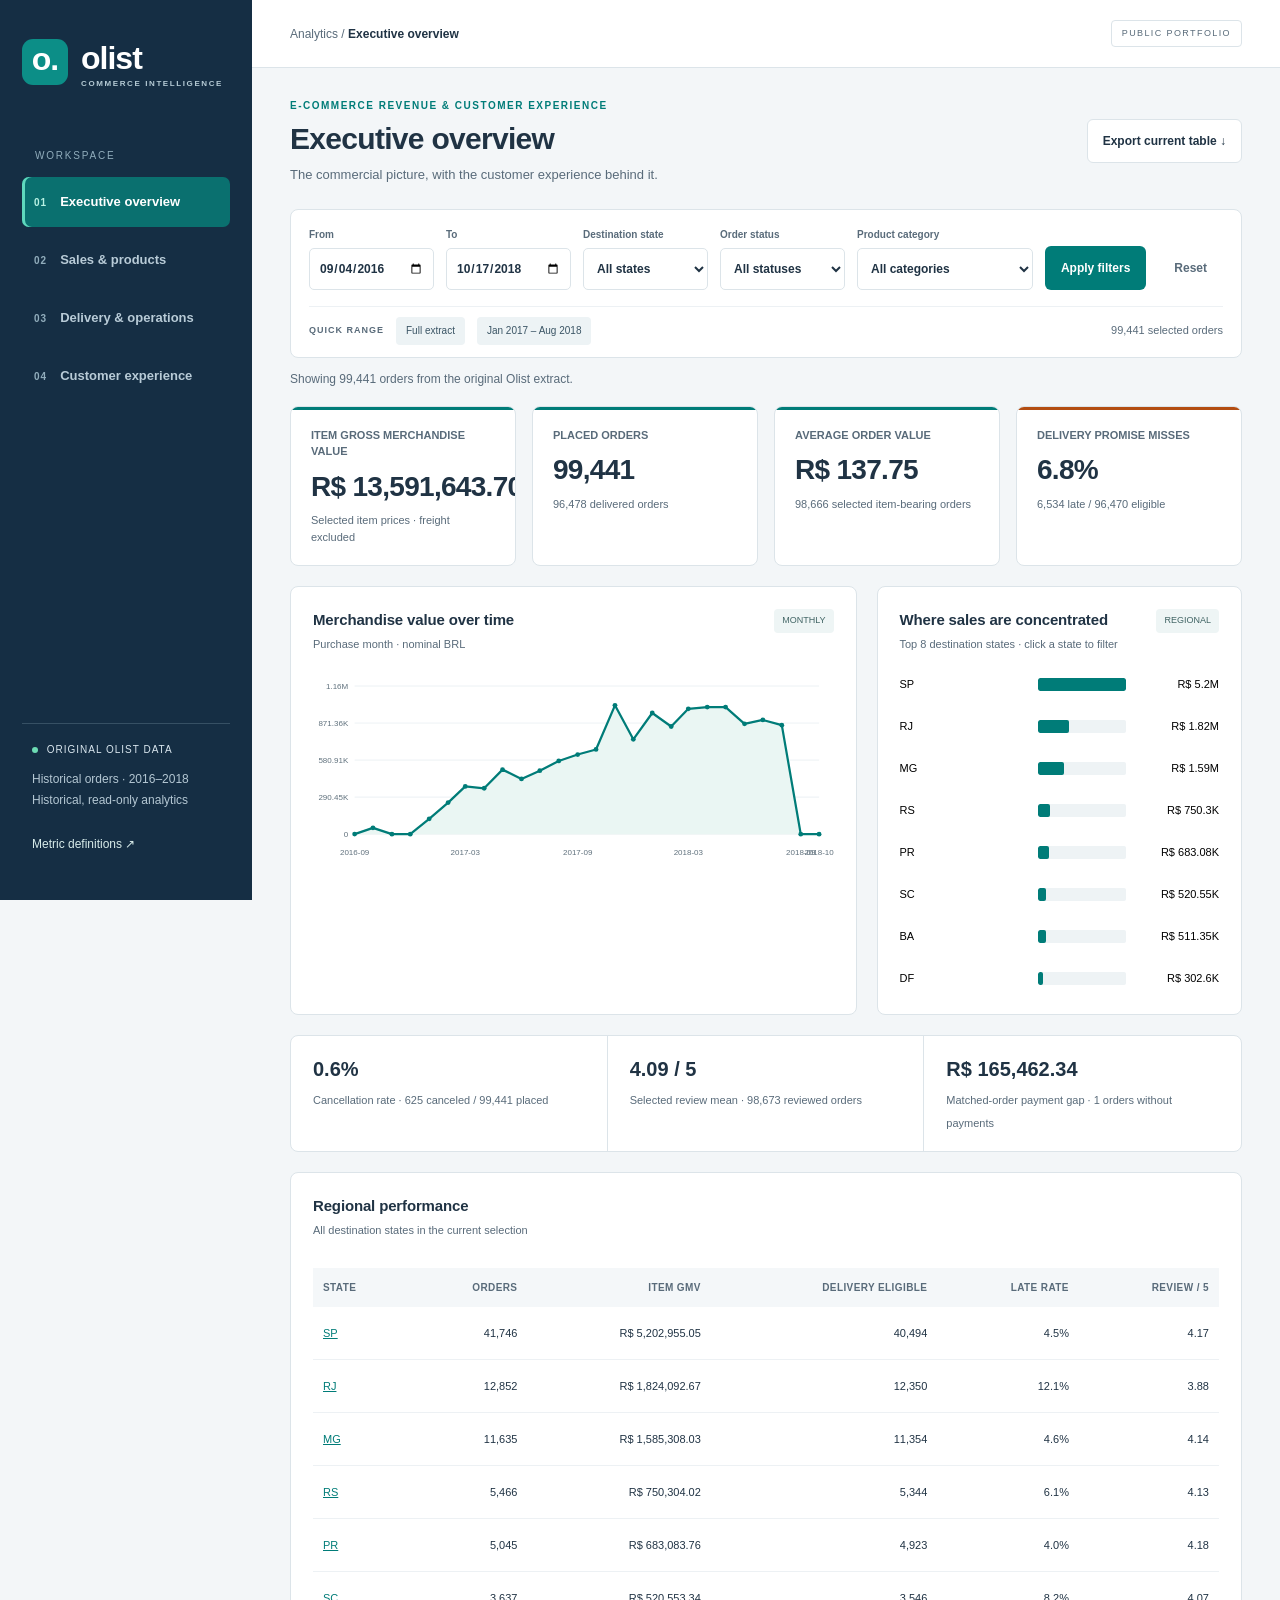
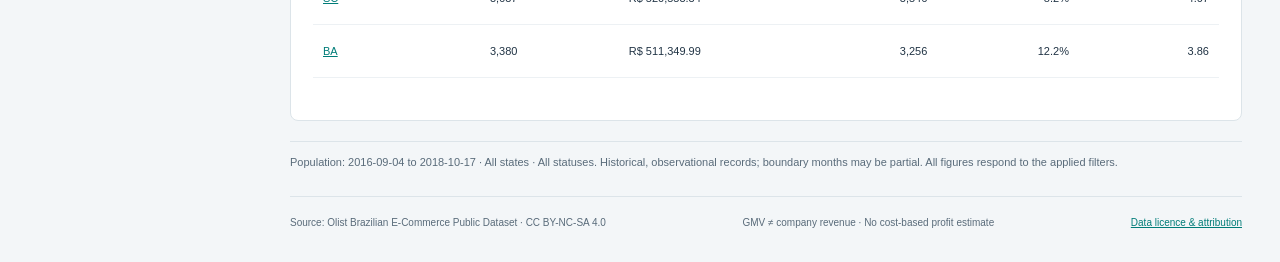
==== docs/index.html @ 49afb176 "Publish Olist analytics portfolio and interactive dashboard" ====
<!doctype html>
<html lang="en">
<head>
  <meta charset="utf-8"><meta name="viewport" content="width=device-width, initial-scale=1">
  <title>Olist | Commerce Intelligence</title>
  <meta name="description" content="Historical Olist sales, delivery and customer experience dashboard.">
  <link rel="icon" href="data:,"><link rel="stylesheet" href="styles.css">
  <script src="engine.js" defer></script>
  <script src="static-api.js" defer></script>
  <script src="app.js" defer></script>
</head>
<body>
<a class="skip" href="#content">Skip to dashboard</a>
<aside class="sidebar">
  <a class="brand" href="#executive"><span class="brand-mark" aria-hidden="true">o.</span><span>olist<span class="brand-small">COMMERCE INTELLIGENCE</span></span></a>
  <p class="nav-label">WORKSPACE</p>
  <nav aria-label="Dashboard pages">
    <a href="#executive" data-page="executive"><span aria-hidden="true">01</span>Executive overview</a>
    <a href="#sales" data-page="sales"><span aria-hidden="true">02</span>Sales & products</a>
    <a href="#delivery" data-page="delivery"><span aria-hidden="true">03</span>Delivery & operations</a>
    <a href="#experience" data-page="experience"><span aria-hidden="true">04</span>Customer experience</a>
  </nav>
  <div class="sidebar-bottom"><span class="source-dot"></span> ORIGINAL OLIST DATA<p>Historical orders · 2016–2018<br>Historical, read-only analytics</p><button id="definitions-open" class="sidebar-button">Metric definitions ↗</button></div>
</aside>
<div class="workspace">
  <header class="topbar"><span>Analytics / <strong id="breadcrumb">Executive overview</strong></span><span class="local-badge">PUBLIC PORTFOLIO</span></header>
  <main id="content">
    <div class="heading-row"><div><p class="eyebrow">E-COMMERCE REVENUE & CUSTOMER EXPERIENCE</p><h1 id="title">Executive overview</h1><p id="subtitle" class="subtitle">The commercial picture, with the customer experience behind it.</p></div><button id="export" class="button secondary">Export current table ↓</button></div>
    <form id="filters" class="filterbar" aria-label="Dashboard filters">
      <label>From<input type="date" id="start" required></label>
      <label>To<input type="date" id="end" required></label>
      <label>Destination state<select id="state"><option value="">All states</option></select></label>
      <label>Order status<select id="status"><option value="">All statuses</option></select></label>
      <label id="category-wrap">Product category<select id="category"><option value="">All categories</option></select></label>
      <button type="submit" class="button primary">Apply filters</button><button type="button" id="reset" class="button text">Reset</button>
      <div class="presets"><span>QUICK RANGE</span><button type="button" id="full-range">Full extract</button><button type="button" id="full-months">Jan 2017 – Aug 2018</button><span id="filter-state"></span></div>
    </form>
    <div id="message" role="status" aria-live="polite" class="message">Loading verified data…</div>
    <section id="dashboard" aria-label="Analysis results" aria-busy="true"></section>
    <footer><span>Source: Olist Brazilian E-Commerce Public Dataset · CC BY-NC-SA 4.0</span><span>GMV ≠ company revenue · No cost-based profit estimate</span><a href="attribution.html">Data licence &amp; attribution</a></footer>
  </main>
</div>
<dialog id="definitions"><div class="dialog-header"><h2>Read the metrics correctly</h2><button id="definitions-close" class="button secondary">Close</button></div>
  <dl>
    <dt>Item GMV & AOV</dt><dd>GMV is the sum of selected item prices in nominal BRL, excluding freight. AOV divides that value by distinct orders containing those items. All statuses are included unless filtered.</dd>
    <dt>Category filter</dt><dd>Item amounts use only the selected category. Order, service, payment and repeat metrics use whole orders containing that category. Multi-category order counts overlap.</dd>
    <dt>Late rate</dt><dd>Actual delivery calendar date after promised delivery date, divided by delivered orders with both dates. Unknown outcomes are excluded; they are never on-time.</dd>
    <dt>Reviews</dt><dd>One latest answered review per order; missing reviews are excluded from score averages. Low scores are 1–2. Delivery comparisons include reviewed orders with known delivery outcomes.</dd>
    <dt>Repeat share</dt><dd>Customers with more than one delivered order divided by customers with at least one delivered order in the current selection. Uses customer_unique_id. Unequal follow-up means this is not retention.</dd>
    <dt>Payment gap</dt><dd>Payment value less item GMV and freight, restricted to orders with payment records. Payment value is not GMV; orders lacking payment records are counted separately.</dd>
    <dt>Evidence limits</dt><dd>Historical 2016–2018 transactions. Sparse boundary months are not complete demand. Associations do not establish causation. Multi-seller outcomes cannot attribute fault. No cost, commission, refund or tax ledger is available.</dd>
  </dl>
</dialog>
</body></html>
---- docs/styles.css ----
:root{--navy:#152e44;--teal:#007c78;--teal-light:#e7f4f1;--orange:#b34d12;--ink:#203344;--muted:#596b7a;--line:#dce4e9;--canvas:#f3f6f8;--white:#fff}*{box-sizing:border-box}body{margin:0;background:var(--canvas);color:var(--ink);font:15px/1.5 'Segoe UI',Arial,sans-serif}button,input,select{font:inherit}button,a,select{touch-action:manipulation}button,a{cursor:pointer}button{min-height:44px}button:disabled{cursor:wait;opacity:.65}a{color:var(--teal)}:focus-visible{outline:3px solid #e6a239;outline-offset:3px}.skip{position:fixed;top:-100px;left:16px;padding:14px;background:white;z-index:10}.skip:focus{top:10px}.sidebar{width:252px;position:fixed;inset:0 auto 0 0;background:var(--navy);color:#d9e6ee;display:flex;flex-direction:column;padding:34px 22px;z-index:2}.brand{display:flex;gap:13px;align-items:center;color:white;text-decoration:none;font-weight:700;font-size:32px;letter-spacing:-1px}.brand-mark{background:#0c8e87;border-radius:11px;width:46px;height:46px;text-align:center;line-height:41px;color:white}.brand-small{display:block;font-size:8px;letter-spacing:1.6px;font-weight:600;color:#b5cbd5;margin-top:-4px}.nav-label{margin:58px 13px 14px;font-size:10px;letter-spacing:1.8px;color:#91adbc}.sidebar nav{display:flex;flex-direction:column;gap:8px}.sidebar nav a{min-height:50px;display:flex;gap:13px;align-items:center;padding:12px;border-radius:7px;color:#b8cbd7;text-decoration:none;font-size:13px;font-weight:600}.sidebar nav a span{font-size:10px;letter-spacing:1px;color:#91adbc}.sidebar nav a:hover{background:#213f54;color:white}.sidebar nav a[aria-current=page]{background:#0a706f;color:white;box-shadow:inset 3px 0 #5fd8bd}.sidebar nav a[aria-current=page] span{color:#b9f2e4}.sidebar-bottom{margin-top:auto;font-size:10px;letter-spacing:1px;padding:18px 10px 0;border-top:1px solid #365064}.source-dot{display:inline-block;background:#6ddbb4;width:6px;height:6px;border-radius:50%;margin-right:5px}.sidebar-bottom p{font-size:12px;letter-spacing:0;line-height:1.7;color:#b4c7d3}.sidebar-button{background:none;border:0;padding:0;color:#d7ebe9;font-size:12px;text-align:left}.workspace{margin-left:252px}.topbar{height:68px;padding:0 38px;background:white;border-bottom:1px solid var(--line);display:flex;align-items:center;justify-content:space-between;font-size:12px;color:var(--muted)}.topbar strong{font-weight:600;color:var(--ink)}.local-badge{font-size:9px;letter-spacing:1.4px;border:1px solid var(--line);padding:6px 10px;border-radius:4px}main{max-width:1700px;margin:auto;padding:30px 38px 14px}.heading-row{display:flex;align-items:center;justify-content:space-between;gap:20px;margin-bottom:24px}.eyebrow{font-size:10px;letter-spacing:1.5px;font-weight:700;color:var(--teal);margin:0 0 8px}h1{font-size:30px;line-height:1.2;letter-spacing:-.7px;margin:0 0 8px;font-weight:650}.subtitle{margin:0;color:var(--muted);font-size:13px}.button{border-radius:6px;padding:9px 15px;font-size:12px;font-weight:600;border:1px solid transparent;white-space:nowrap}.primary{background:var(--teal);color:white}.primary:hover{background:#005f5d}.secondary{background:white;border-color:var(--line);color:var(--ink)}.secondary:hover{border-color:var(--teal);background:#f2faf8}.text{background:transparent;color:var(--muted)}.text:hover{background:var(--teal-light)}.filterbar{display:flex;align-items:end;gap:12px;flex-wrap:wrap;background:white;border:1px solid var(--line);border-radius:8px;padding:17px 18px 12px;margin-bottom:12px}.filterbar label{font-size:10px;font-weight:600;color:var(--muted);display:flex;flex-direction:column;gap:6px;flex:1;min-width:125px}.filterbar input,.filterbar select{width:100%;min-height:42px;max-width:100%;background:#fff;color:var(--ink);border:1px solid var(--line);border-radius:5px;padding:9px;font-size:12px}#category-wrap{flex:1.5;min-width:165px}.presets{border-top:1px solid #edf1f4;margin-top:4px;padding-top:10px;display:flex;gap:12px;align-items:center;width:100%;flex-wrap:wrap}.presets span:first-child{font-size:9px;letter-spacing:1px;color:var(--muted);font-weight:600}.presets button{border:0;background:#edf3f5;color:#3b5565;font-size:10px;padding:5px 10px;min-height:28px;border-radius:4px}.presets button:hover{background:#dcece8}#filter-state{margin-left:auto;font-size:11px;color:var(--muted)}.message{font-size:12px;color:var(--muted);margin:12px 0 18px;min-height:18px}.message.error{background:#fff0e6;border:1px solid #ebc5ad;color:#84360c;padding:12px;border-radius:6px}.kpis{display:grid;grid-template-columns:repeat(4,minmax(0,1fr));gap:16px;margin-bottom:20px}.kpi{background:white;border:1px solid var(--line);border-radius:8px;padding:20px;position:relative;overflow:hidden}.kpi:before{content:'';position:absolute;left:0;right:0;top:0;height:3px;background:var(--teal)}.kpi.amber:before{background:var(--orange)}.kpi-label{font-size:11px;color:var(--muted);font-weight:600;margin:0 0 10px}.kpi-value{font-size:28px;line-height:1.2;font-weight:650;letter-spacing:-.7px;font-variant-numeric:tabular-nums;white-space:nowrap}.kpi-unit{font-size:11px;letter-spacing:0;color:var(--muted);margin-top:9px}.grid{display:grid;grid-template-columns:minmax(0,1.55fr) minmax(0,1fr);gap:20px;margin-bottom:20px}.grid.equal{grid-template-columns:repeat(2,minmax(0,1fr))}.panel{background:white;border:1px solid var(--line);border-radius:8px;padding:22px;min-width:0}.panel h2{font-size:15px;letter-spacing:-.15px;margin:0;font-weight:650}.panel-sub{font-size:11px;margin:4px 0 18px;color:var(--muted)}.panel-header{display:flex;justify-content:space-between;gap:12px;align-items:start}.tag{font-size:9px;background:#eef5f5;color:#406464;border-radius:4px;padding:5px 8px;white-space:nowrap}.chart{width:100%;height:auto;display:block;max-height:290px}.chart text{fill:#60717d;font-family:'Segoe UI',Arial,sans-serif;font-size:10px}.chart .gridline{stroke:#e8eef2;stroke-width:1}.chart .line{fill:none;stroke:var(--teal);stroke-width:2.8;stroke-linecap:round;stroke-linejoin:round}.chart .area{fill:#eaf6f3}.chart .point{fill:var(--teal)}.chart .orange{stroke:var(--orange)}.bars{display:flex;flex-direction:column;gap:14px}.bar-row{width:100%;display:grid;grid-template-columns:128px minmax(30px,1fr) 83px;gap:10px;align-items:center;border:0;padding:0;background:transparent;text-align:left;min-height:28px}.bar-row.clickable:hover .bar-fill{background:#004f4d}.bar-label{font-size:11px;overflow:hidden;text-overflow:ellipsis;white-space:nowrap}.bar-track{background:#eef3f5;height:13px;border-radius:2px;overflow:hidden}.bar-fill{height:100%;background:var(--teal);min-width:1px;border-radius:2px}.bar-number{font-size:11px;text-align:right;font-variant-numeric:tabular-nums}.small-note{font-size:11px;color:var(--muted);margin:16px 0 0}.strip{display:grid;grid-template-columns:repeat(3,minmax(0,1fr));gap:0;background:white;border:1px solid var(--line);border-radius:8px;margin-bottom:20px}.strip>div{padding:18px 22px;border-right:1px solid var(--line)}.strip>div:last-child{border:0}.strip strong{display:block;font-size:20px;font-weight:650;margin-bottom:4px;font-variant-numeric:tabular-nums}.strip span{font-size:11px;color:var(--muted)}.table-wrap{overflow-x:auto;margin-top:12px;max-height:430px}table{border-collapse:collapse;width:100%;font-size:11px;white-space:nowrap}th{text-align:left;font-size:10px;text-transform:uppercase;letter-spacing:.4px;color:var(--muted);background:#f4f7f9;padding:12px 10px;position:sticky;top:0}td{padding:11px 10px;border-bottom:1px solid #edf1f4;font-variant-numeric:tabular-nums}tr:hover td{background:#f6fbfa}td.number,th.number{text-align:right}td.long{max-width:210px;overflow:hidden;text-overflow:ellipsis}.table-action{border:0;background:none;color:var(--teal);padding:0;font-size:11px;text-decoration:underline;min-height:30px}.insight{background:#e9f3f1;border-left:3px solid var(--teal);border-radius:4px;padding:15px 18px;margin:0 0 20px;font-size:12px;line-height:1.7}.insight strong{color:#005f5d}.empty{padding:36px 10px;text-align:center;color:var(--muted);font-size:13px}.score-row{display:grid;grid-template-columns:70px 1fr 90px;align-items:center;gap:10px;margin:15px 0;font-size:12px}.score-track{height:24px;background:#eef3f5;border-radius:3px;overflow:hidden}.score-fill{height:100%;background:var(--teal)}.score-fill.late{background:var(--orange)}.score-row strong{text-align:right;font-size:17px}.legend{display:flex;gap:18px;margin-top:15px;font-size:11px;color:var(--muted)}.legend i{display:inline-block;width:8px;height:8px;background:var(--teal);margin-right:6px;border-radius:2px}.legend i.orange{background:var(--orange)}.page-note{font-size:11px;color:var(--muted);border-top:1px solid var(--line);padding-top:12px;margin-top:20px}footer{display:flex;justify-content:space-between;gap:20px;margin-top:25px;color:var(--muted);font-size:10px;border-top:1px solid var(--line);padding:18px 0}dialog{border:1px solid var(--line);border-radius:12px;max-width:720px;width:calc(100% - 40px);padding:28px;color:var(--ink);max-height:85vh;overflow:auto}dialog::backdrop{background:#142e4470}.dialog-header{display:flex;justify-content:space-between;align-items:center;gap:15px}.dialog-header h2{font-size:20px}dt{font-weight:650;margin-top:18px;font-size:14px}dd{margin:5px 0 0;font-size:13px;color:var(--muted)}[hidden]{display:none!important}#dashboard[aria-busy=true]{opacity:.55;pointer-events:none}@media(min-width:1550px){.kpi-value{font-size:34px}}@media(max-width:1180px){.sidebar{width:214px;padding:28px 15px}.workspace{margin-left:214px}main{padding:26px 24px}.topbar{padding:0 24px}.heading-row{align-items:start}.kpis{gap:10px}.kpi{padding:16px}.kpi-value{font-size:23px}.grid,.grid.equal{grid-template-columns:1fr}.bar-row{grid-template-columns:180px 1fr 100px}}@media(max-width:760px){.sidebar{position:static;width:100%;padding:16px 18px}.brand{font-size:25px}.brand-mark{width:36px;height:36px;line-height:32px}.brand-small{font-size:7px}.nav-label,.sidebar-bottom{display:none}.sidebar nav{display:grid;grid-template-columns:repeat(2,minmax(0,1fr));gap:4px;margin-top:15px}.sidebar nav a{font-size:11px;min-height:44px;padding:8px}.workspace{margin:0}.topbar{height:50px;padding:0 18px;font-size:10px}.local-badge{font-size:8px}main{padding:22px 16px}h1{font-size:26px}.heading-row{display:block}.heading-row>.button{margin-top:15px}.kpis{grid-template-columns:repeat(2,minmax(0,1fr))}.kpi-value{font-size:25px}.kpi-label{font-size:10px}.kpi-unit{font-size:10px}.filterbar{padding:14px;gap:10px}.filterbar label{min-width:calc(50% - 10px)}#category-wrap{min-width:100%}.presets{gap:8px}#filter-state{width:100%;margin:0}.panel{padding:17px}.strip{grid-template-columns:1fr}.strip>div{border-right:0;border-bottom:1px solid var(--line)}.bar-row{grid-template-columns:105px 1fr 75px;gap:8px}.bar-label,.bar-number{font-size:10px}footer{flex-direction:column;gap:6px}}@media(prefers-reduced-motion:no-preference){button,a{transition:background .15s,color .15s}#dashboard{transition:opacity .15s}}@media print{.sidebar,.topbar,.filterbar,.heading-row>.button,footer{display:none}.workspace{margin:0}body{background:white}main{padding:0}.panel,.kpi,.strip{break-inside:avoid}.grid{grid-template-columns:1fr 1fr}}
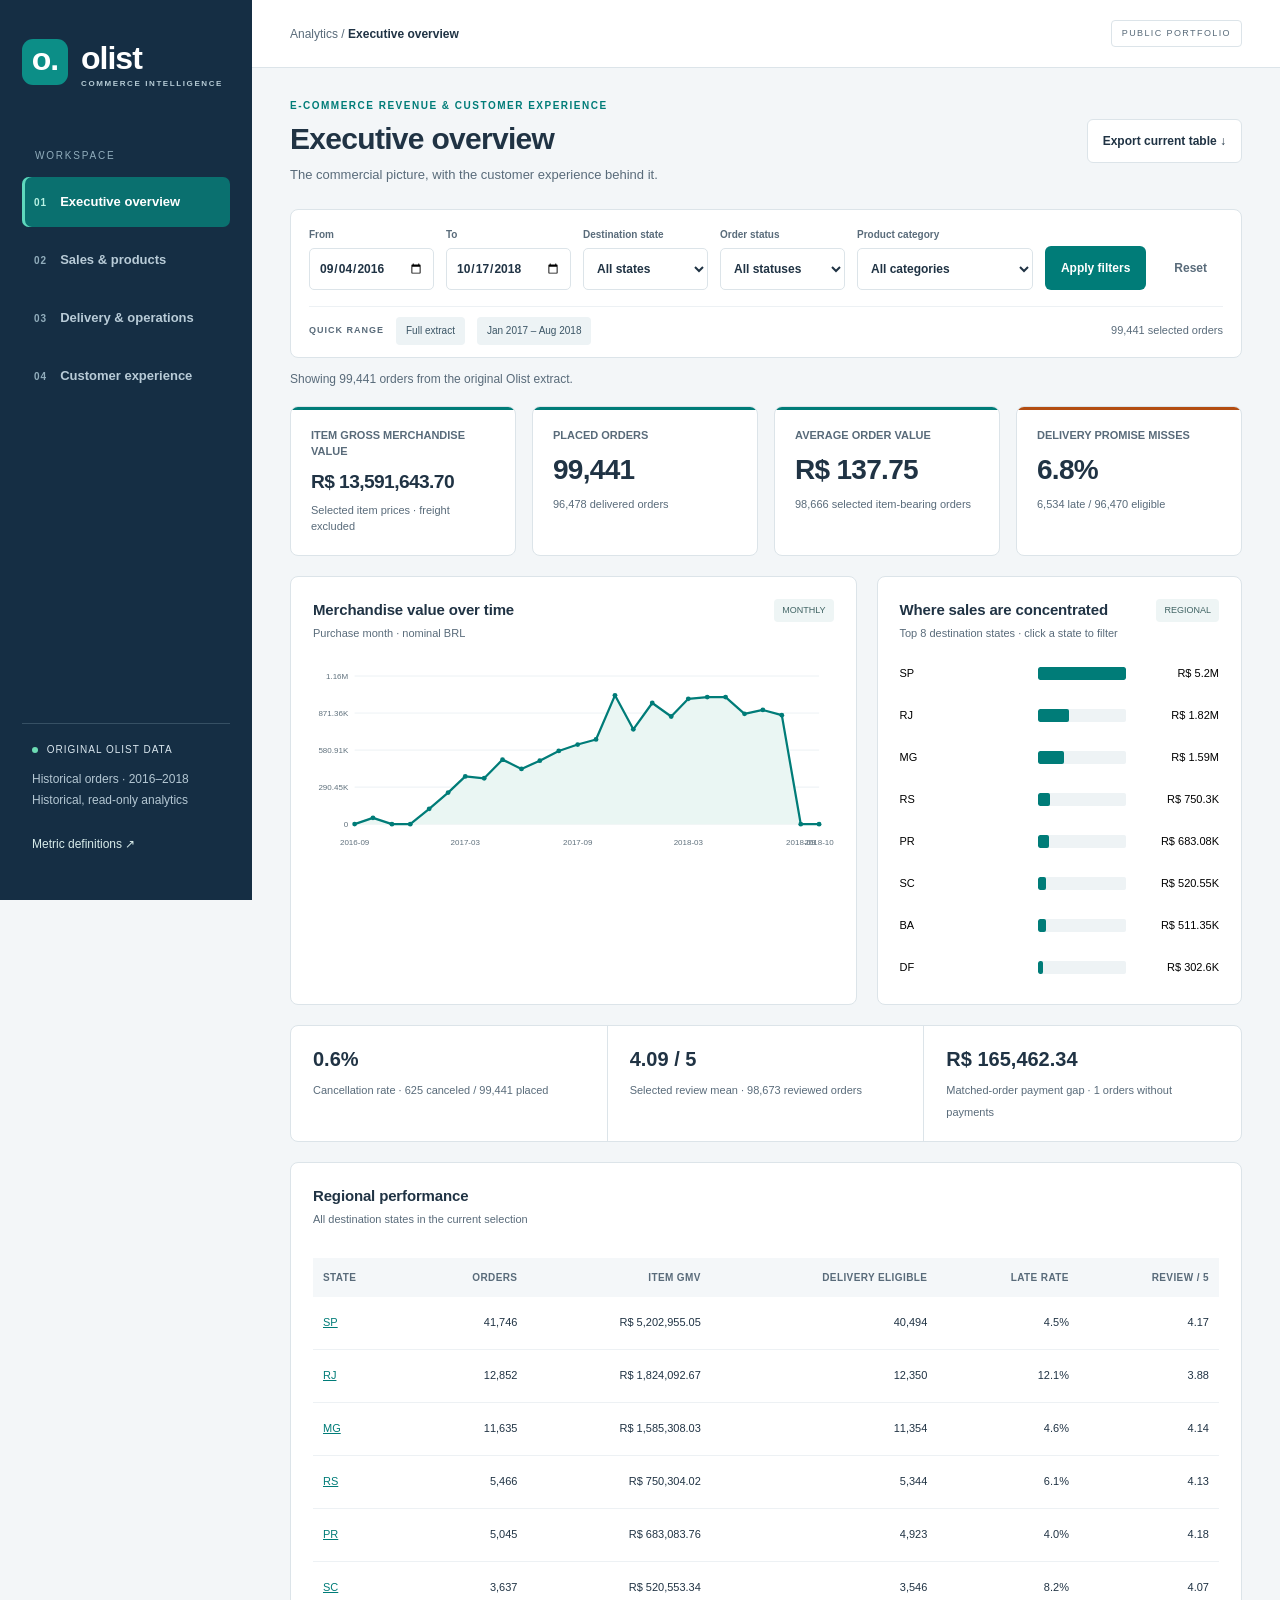
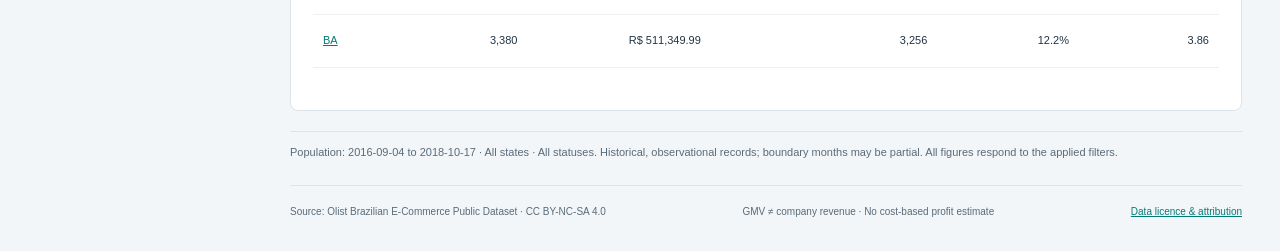
==== commit 3a34c82a: "Version public dashboard assets to refresh browser caches" ====
--- a/docs/index.html
+++ b/docs/index.html
@@ -4,10 +4,10 @@
   <meta charset="utf-8"><meta name="viewport" content="width=device-width, initial-scale=1">
   <title>Olist | Commerce Intelligence</title>
   <meta name="description" content="Historical Olist sales, delivery and customer experience dashboard.">
-  <link rel="icon" href="data:,"><link rel="stylesheet" href="styles.css">
-  <script src="engine.js" defer></script>
-  <script src="static-api.js" defer></script>
-  <script src="app.js" defer></script>
+  <link rel="icon" href="data:,"><link rel="stylesheet" href="styles.css?v=6ce33f434d79">
+  <script src="engine.js?v=41ebe8a63bb7" defer></script>
+  <script src="static-api.js?v=23b4d54ebb9f" defer></script>
+  <script src="app.js?v=a99291dcbabb" defer></script>
 </head>
 <body>
 <a class="skip" href="#content">Skip to dashboard</a>
--- a/docs/styles.css
+++ b/docs/styles.css
@@ -1 +1,2 @@
 :root{--navy:#152e44;--teal:#007c78;--teal-light:#e7f4f1;--orange:#b34d12;--ink:#203344;--muted:#596b7a;--line:#dce4e9;--canvas:#f3f6f8;--white:#fff}*{box-sizing:border-box}body{margin:0;background:var(--canvas);color:var(--ink);font:15px/1.5 'Segoe UI',Arial,sans-serif}button,input,select{font:inherit}button,a,select{touch-action:manipulation}button,a{cursor:pointer}button{min-height:44px}button:disabled{cursor:wait;opacity:.65}a{color:var(--teal)}:focus-visible{outline:3px solid #e6a239;outline-offset:3px}.skip{position:fixed;top:-100px;left:16px;padding:14px;background:white;z-index:10}.skip:focus{top:10px}.sidebar{width:252px;position:fixed;inset:0 auto 0 0;background:var(--navy);color:#d9e6ee;display:flex;flex-direction:column;padding:34px 22px;z-index:2}.brand{display:flex;gap:13px;align-items:center;color:white;text-decoration:none;font-weight:700;font-size:32px;letter-spacing:-1px}.brand-mark{background:#0c8e87;border-radius:11px;width:46px;height:46px;text-align:center;line-height:41px;color:white}.brand-small{display:block;font-size:8px;letter-spacing:1.6px;font-weight:600;color:#b5cbd5;margin-top:-4px}.nav-label{margin:58px 13px 14px;font-size:10px;letter-spacing:1.8px;color:#91adbc}.sidebar nav{display:flex;flex-direction:column;gap:8px}.sidebar nav a{min-height:50px;display:flex;gap:13px;align-items:center;padding:12px;border-radius:7px;color:#b8cbd7;text-decoration:none;font-size:13px;font-weight:600}.sidebar nav a span{font-size:10px;letter-spacing:1px;color:#91adbc}.sidebar nav a:hover{background:#213f54;color:white}.sidebar nav a[aria-current=page]{background:#0a706f;color:white;box-shadow:inset 3px 0 #5fd8bd}.sidebar nav a[aria-current=page] span{color:#b9f2e4}.sidebar-bottom{margin-top:auto;font-size:10px;letter-spacing:1px;padding:18px 10px 0;border-top:1px solid #365064}.source-dot{display:inline-block;background:#6ddbb4;width:6px;height:6px;border-radius:50%;margin-right:5px}.sidebar-bottom p{font-size:12px;letter-spacing:0;line-height:1.7;color:#b4c7d3}.sidebar-button{background:none;border:0;padding:0;color:#d7ebe9;font-size:12px;text-align:left}.workspace{margin-left:252px}.topbar{height:68px;padding:0 38px;background:white;border-bottom:1px solid var(--line);display:flex;align-items:center;justify-content:space-between;font-size:12px;color:var(--muted)}.topbar strong{font-weight:600;color:var(--ink)}.local-badge{font-size:9px;letter-spacing:1.4px;border:1px solid var(--line);padding:6px 10px;border-radius:4px}main{max-width:1700px;margin:auto;padding:30px 38px 14px}.heading-row{display:flex;align-items:center;justify-content:space-between;gap:20px;margin-bottom:24px}.eyebrow{font-size:10px;letter-spacing:1.5px;font-weight:700;color:var(--teal);margin:0 0 8px}h1{font-size:30px;line-height:1.2;letter-spacing:-.7px;margin:0 0 8px;font-weight:650}.subtitle{margin:0;color:var(--muted);font-size:13px}.button{border-radius:6px;padding:9px 15px;font-size:12px;font-weight:600;border:1px solid transparent;white-space:nowrap}.primary{background:var(--teal);color:white}.primary:hover{background:#005f5d}.secondary{background:white;border-color:var(--line);color:var(--ink)}.secondary:hover{border-color:var(--teal);background:#f2faf8}.text{background:transparent;color:var(--muted)}.text:hover{background:var(--teal-light)}.filterbar{display:flex;align-items:end;gap:12px;flex-wrap:wrap;background:white;border:1px solid var(--line);border-radius:8px;padding:17px 18px 12px;margin-bottom:12px}.filterbar label{font-size:10px;font-weight:600;color:var(--muted);display:flex;flex-direction:column;gap:6px;flex:1;min-width:125px}.filterbar input,.filterbar select{width:100%;min-height:42px;max-width:100%;background:#fff;color:var(--ink);border:1px solid var(--line);border-radius:5px;padding:9px;font-size:12px}#category-wrap{flex:1.5;min-width:165px}.presets{border-top:1px solid #edf1f4;margin-top:4px;padding-top:10px;display:flex;gap:12px;align-items:center;width:100%;flex-wrap:wrap}.presets span:first-child{font-size:9px;letter-spacing:1px;color:var(--muted);font-weight:600}.presets button{border:0;background:#edf3f5;color:#3b5565;font-size:10px;padding:5px 10px;min-height:28px;border-radius:4px}.presets button:hover{background:#dcece8}#filter-state{margin-left:auto;font-size:11px;color:var(--muted)}.message{font-size:12px;color:var(--muted);margin:12px 0 18px;min-height:18px}.message.error{background:#fff0e6;border:1px solid #ebc5ad;color:#84360c;padding:12px;border-radius:6px}.kpis{display:grid;grid-template-columns:repeat(4,minmax(0,1fr));gap:16px;margin-bottom:20px}.kpi{background:white;border:1px solid var(--line);border-radius:8px;padding:20px;position:relative;overflow:hidden}.kpi:before{content:'';position:absolute;left:0;right:0;top:0;height:3px;background:var(--teal)}.kpi.amber:before{background:var(--orange)}.kpi-label{font-size:11px;color:var(--muted);font-weight:600;margin:0 0 10px}.kpi-value{font-size:28px;line-height:1.2;font-weight:650;letter-spacing:-.7px;font-variant-numeric:tabular-nums;white-space:nowrap}.kpi-unit{font-size:11px;letter-spacing:0;color:var(--muted);margin-top:9px}.grid{display:grid;grid-template-columns:minmax(0,1.55fr) minmax(0,1fr);gap:20px;margin-bottom:20px}.grid.equal{grid-template-columns:repeat(2,minmax(0,1fr))}.panel{background:white;border:1px solid var(--line);border-radius:8px;padding:22px;min-width:0}.panel h2{font-size:15px;letter-spacing:-.15px;margin:0;font-weight:650}.panel-sub{font-size:11px;margin:4px 0 18px;color:var(--muted)}.panel-header{display:flex;justify-content:space-between;gap:12px;align-items:start}.tag{font-size:9px;background:#eef5f5;color:#406464;border-radius:4px;padding:5px 8px;white-space:nowrap}.chart{width:100%;height:auto;display:block;max-height:290px}.chart text{fill:#60717d;font-family:'Segoe UI',Arial,sans-serif;font-size:10px}.chart .gridline{stroke:#e8eef2;stroke-width:1}.chart .line{fill:none;stroke:var(--teal);stroke-width:2.8;stroke-linecap:round;stroke-linejoin:round}.chart .area{fill:#eaf6f3}.chart .point{fill:var(--teal)}.chart .orange{stroke:var(--orange)}.bars{display:flex;flex-direction:column;gap:14px}.bar-row{width:100%;display:grid;grid-template-columns:128px minmax(30px,1fr) 83px;gap:10px;align-items:center;border:0;padding:0;background:transparent;text-align:left;min-height:28px}.bar-row.clickable:hover .bar-fill{background:#004f4d}.bar-label{font-size:11px;overflow:hidden;text-overflow:ellipsis;white-space:nowrap}.bar-track{background:#eef3f5;height:13px;border-radius:2px;overflow:hidden}.bar-fill{height:100%;background:var(--teal);min-width:1px;border-radius:2px}.bar-number{font-size:11px;text-align:right;font-variant-numeric:tabular-nums}.small-note{font-size:11px;color:var(--muted);margin:16px 0 0}.strip{display:grid;grid-template-columns:repeat(3,minmax(0,1fr));gap:0;background:white;border:1px solid var(--line);border-radius:8px;margin-bottom:20px}.strip>div{padding:18px 22px;border-right:1px solid var(--line)}.strip>div:last-child{border:0}.strip strong{display:block;font-size:20px;font-weight:650;margin-bottom:4px;font-variant-numeric:tabular-nums}.strip span{font-size:11px;color:var(--muted)}.table-wrap{overflow-x:auto;margin-top:12px;max-height:430px}table{border-collapse:collapse;width:100%;font-size:11px;white-space:nowrap}th{text-align:left;font-size:10px;text-transform:uppercase;letter-spacing:.4px;color:var(--muted);background:#f4f7f9;padding:12px 10px;position:sticky;top:0}td{padding:11px 10px;border-bottom:1px solid #edf1f4;font-variant-numeric:tabular-nums}tr:hover td{background:#f6fbfa}td.number,th.number{text-align:right}td.long{max-width:210px;overflow:hidden;text-overflow:ellipsis}.table-action{border:0;background:none;color:var(--teal);padding:0;font-size:11px;text-decoration:underline;min-height:30px}.insight{background:#e9f3f1;border-left:3px solid var(--teal);border-radius:4px;padding:15px 18px;margin:0 0 20px;font-size:12px;line-height:1.7}.insight strong{color:#005f5d}.empty{padding:36px 10px;text-align:center;color:var(--muted);font-size:13px}.score-row{display:grid;grid-template-columns:70px 1fr 90px;align-items:center;gap:10px;margin:15px 0;font-size:12px}.score-track{height:24px;background:#eef3f5;border-radius:3px;overflow:hidden}.score-fill{height:100%;background:var(--teal)}.score-fill.late{background:var(--orange)}.score-row strong{text-align:right;font-size:17px}.legend{display:flex;gap:18px;margin-top:15px;font-size:11px;color:var(--muted)}.legend i{display:inline-block;width:8px;height:8px;background:var(--teal);margin-right:6px;border-radius:2px}.legend i.orange{background:var(--orange)}.page-note{font-size:11px;color:var(--muted);border-top:1px solid var(--line);padding-top:12px;margin-top:20px}footer{display:flex;justify-content:space-between;gap:20px;margin-top:25px;color:var(--muted);font-size:10px;border-top:1px solid var(--line);padding:18px 0}dialog{border:1px solid var(--line);border-radius:12px;max-width:720px;width:calc(100% - 40px);padding:28px;color:var(--ink);max-height:85vh;overflow:auto}dialog::backdrop{background:#142e4470}.dialog-header{display:flex;justify-content:space-between;align-items:center;gap:15px}.dialog-header h2{font-size:20px}dt{font-weight:650;margin-top:18px;font-size:14px}dd{margin:5px 0 0;font-size:13px;color:var(--muted)}[hidden]{display:none!important}#dashboard[aria-busy=true]{opacity:.55;pointer-events:none}@media(min-width:1550px){.kpi-value{font-size:34px}}@media(max-width:1180px){.sidebar{width:214px;padding:28px 15px}.workspace{margin-left:214px}main{padding:26px 24px}.topbar{padding:0 24px}.heading-row{align-items:start}.kpis{gap:10px}.kpi{padding:16px}.kpi-value{font-size:23px}.grid,.grid.equal{grid-template-columns:1fr}.bar-row{grid-template-columns:180px 1fr 100px}}@media(max-width:760px){.sidebar{position:static;width:100%;padding:16px 18px}.brand{font-size:25px}.brand-mark{width:36px;height:36px;line-height:32px}.brand-small{font-size:7px}.nav-label,.sidebar-bottom{display:none}.sidebar nav{display:grid;grid-template-columns:repeat(2,minmax(0,1fr));gap:4px;margin-top:15px}.sidebar nav a{font-size:11px;min-height:44px;padding:8px}.workspace{margin:0}.topbar{height:50px;padding:0 18px;font-size:10px}.local-badge{font-size:8px}main{padding:22px 16px}h1{font-size:26px}.heading-row{display:block}.heading-row>.button{margin-top:15px}.kpis{grid-template-columns:repeat(2,minmax(0,1fr))}.kpi-value{font-size:25px}.kpi-label{font-size:10px}.kpi-unit{font-size:10px}.filterbar{padding:14px;gap:10px}.filterbar label{min-width:calc(50% - 10px)}#category-wrap{min-width:100%}.presets{gap:8px}#filter-state{width:100%;margin:0}.panel{padding:17px}.strip{grid-template-columns:1fr}.strip>div{border-right:0;border-bottom:1px solid var(--line)}.bar-row{grid-template-columns:105px 1fr 75px;gap:8px}.bar-label,.bar-number{font-size:10px}footer{flex-direction:column;gap:6px}}@media(prefers-reduced-motion:no-preference){button,a{transition:background .15s,color .15s}#dashboard{transition:opacity .15s}}@media print{.sidebar,.topbar,.filterbar,.heading-row>.button,footer{display:none}.workspace{margin:0}body{background:white}main{padding:0}.panel,.kpi,.strip{break-inside:avoid}.grid{grid-template-columns:1fr 1fr}}
+.kpi-value.long-value{font-size:clamp(18px,1.5vw,26px);white-space:normal;overflow-wrap:normal;letter-spacing:-.6px}
